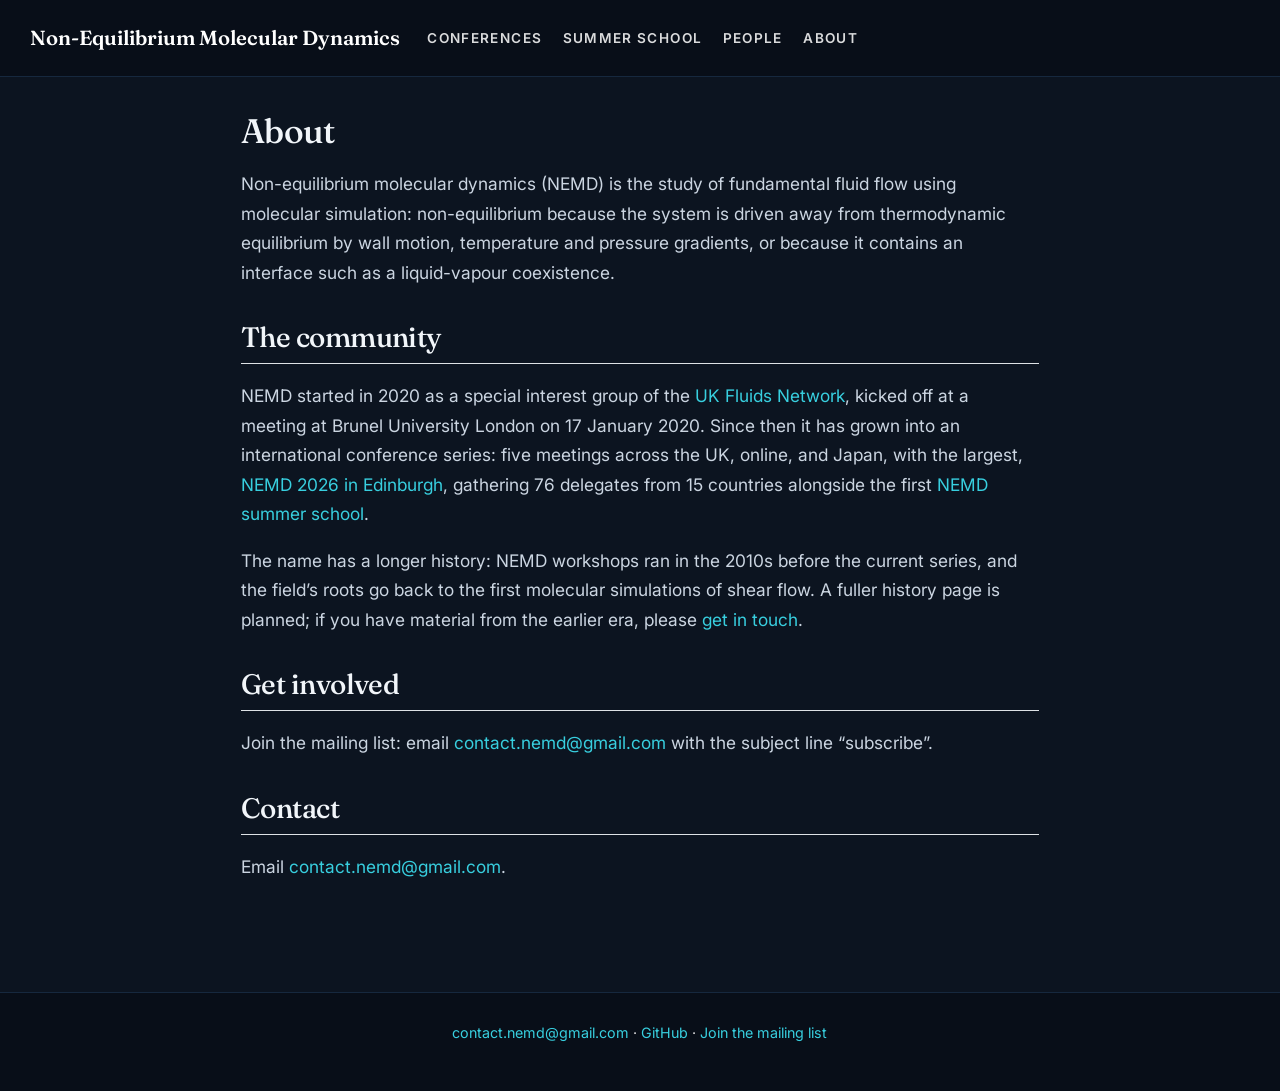
==== about.html @ eda2fb70 "deploy: e3d2a414b00ee8dd508f3fe9d3a7da95b73893b2" ====
<!DOCTYPE html>
<html xmlns="http://www.w3.org/1999/xhtml" lang="en" xml:lang="en"><head>

<meta charset="utf-8">
<meta name="generator" content="quarto-1.9.38">

<meta name="viewport" content="width=device-width, initial-scale=1.0, user-scalable=yes">


<title>About – Non-Equilibrium Molecular Dynamics</title>
<style>
/* Default styles provided by pandoc.
** See https://pandoc.org/MANUAL.html#variables-for-html for config info.
*/
code{white-space: pre-wrap;}
span.smallcaps{font-variant: small-caps;}
div.columns{display: flex; gap: min(4vw, 1.5em);}
div.column{flex: auto; overflow-x: auto;}
div.hanging-indent{margin-left: 1.5em; text-indent: -1.5em;}
ul.task-list{list-style: none;}
ul.task-list li input[type="checkbox"] {
  width: 0.8em;
  margin: 0 0.8em 0.2em -1em; /* quarto-specific, see https://github.com/quarto-dev/quarto-cli/issues/4556 */ 
  vertical-align: middle;
}
</style>


<script src="site_libs/quarto-nav/quarto-nav.js"></script>
<script src="site_libs/quarto-nav/headroom.min.js"></script>
<link href="./images/favicon.png" rel="icon" type="image/png">
<script src="site_libs/clipboard/clipboard.min.js"></script>
<script src="site_libs/quarto-html/quarto.js" type="module"></script>
<script src="site_libs/quarto-html/tabsets/tabsets.js" type="module"></script>
<script src="site_libs/quarto-html/popper.min.js"></script>
<script src="site_libs/quarto-html/tippy.umd.min.js"></script>
<script src="site_libs/quarto-html/anchor.min.js"></script>
<link href="site_libs/quarto-html/tippy.css" rel="stylesheet">
<link href="site_libs/quarto-html/quarto-syntax-highlighting-15634bcf2e68342d4ad2dfa704d543f6.css" rel="stylesheet" id="quarto-text-highlighting-styles">
<script src="site_libs/bootstrap/bootstrap.min.js"></script>
<link href="site_libs/bootstrap/bootstrap-icons.css" rel="stylesheet">
<link href="site_libs/bootstrap/bootstrap-9433f02fec03fea330a13e19999082dd.min.css" rel="stylesheet" append-hash="true" id="quarto-bootstrap" data-mode="light">
<script id="quarto-search-options" type="application/json">{
  "language": {
    "search-no-results-text": "No results",
    "search-matching-documents-text": "matching documents",
    "search-copy-link-title": "Copy link to search",
    "search-hide-matches-text": "Hide additional matches",
    "search-more-match-text": "more match in this document",
    "search-more-matches-text": "more matches in this document",
    "search-clear-button-title": "Clear",
    "search-text-placeholder": "",
    "search-detached-cancel-button-title": "Cancel",
    "search-submit-button-title": "Submit",
    "search-label": "Search"
  }
}</script>
<link rel="preconnect" href="https://fonts.googleapis.com">
<link href="https://fonts.googleapis.com/css2?family=Fraunces:opsz,wght@9..144,400..600&amp;family=Inter:wght@300..700&amp;display=swap" rel="stylesheet">
<meta name="theme-color" content="#0c1420">


<link rel="stylesheet" href="styles.css">
</head>

<body class="nav-fixed fullcontent quarto-light">

<div id="quarto-search-results"></div>
  <header id="quarto-header" class="headroom fixed-top">
    <nav class="navbar navbar-expand-lg " data-bs-theme="dark">
      <div class="navbar-container container-fluid">
      <div class="navbar-brand-container mx-auto">
    <a class="navbar-brand" href="./index.html">
    <span class="navbar-title">Non-Equilibrium Molecular Dynamics</span>
    </a>
  </div>
          <button class="navbar-toggler" type="button" data-bs-toggle="collapse" data-bs-target="#navbarCollapse" aria-controls="navbarCollapse" role="menu" aria-expanded="false" aria-label="Toggle navigation" onclick="if (window.quartoToggleHeadroom) { window.quartoToggleHeadroom(); }">
  <span class="navbar-toggler-icon"></span>
</button>
          <div class="collapse navbar-collapse" id="navbarCollapse">
            <ul class="navbar-nav navbar-nav-scroll me-auto">
  <li class="nav-item">
    <a class="nav-link" href="./conferences.html"> 
<span class="menu-text">Conferences</span></a>
  </li>  
  <li class="nav-item">
    <a class="nav-link" href="./summer-school.html"> 
<span class="menu-text">Summer School</span></a>
  </li>  
  <li class="nav-item">
    <a class="nav-link" href="./people.html"> 
<span class="menu-text">People</span></a>
  </li>  
  <li class="nav-item">
    <a class="nav-link active" href="./about.html" aria-current="page"> 
<span class="menu-text">About</span></a>
  </li>  
</ul>
          </div> <!-- /navcollapse -->
            <div class="quarto-navbar-tools">
</div>
      </div> <!-- /container-fluid -->
    </nav>
</header>
<!-- content -->
<div id="quarto-content" class="quarto-container page-columns page-rows-contents page-layout-article page-navbar">
<!-- sidebar -->
<!-- margin-sidebar -->
    
<!-- main -->
<main class="content" id="quarto-document-content">

<header id="title-block-header" class="quarto-title-block default">
<div class="quarto-title">
<h1 class="title">About</h1>
</div>



<div class="quarto-title-meta">

    
  
    
  </div>
  


</header>


<p>Non-equilibrium molecular dynamics (NEMD) is the study of fundamental fluid flow using molecular simulation: non-equilibrium because the system is driven away from thermodynamic equilibrium by wall motion, temperature and pressure gradients, or because it contains an interface such as a liquid-vapour coexistence.</p>
<section id="the-community" class="level2">
<h2 class="anchored" data-anchor-id="the-community">The community</h2>
<p>NEMD started in 2020 as a special interest group of the <a href="https://fluids.ac.uk/sig/NonEqmMD">UK Fluids Network</a>, kicked off at a meeting at Brunel University London on 17 January 2020. Since then it has grown into an international conference series: five meetings across the UK, online, and Japan, with the largest, <a href="conferences/nemd-2026.html">NEMD 2026 in Edinburgh</a>, gathering 76 delegates from 15 countries alongside the first <a href="summer-school.html">NEMD summer school</a>.</p>
<p>The name has a longer history: NEMD workshops ran in the 2010s before the current series, and the field’s roots go back to the first molecular simulations of shear flow. A fuller history page is planned; if you have material from the earlier era, please <a href="mailto:contact.nemd@gmail.com">get in touch</a>.</p>
</section>
<section id="get-involved" class="level2">
<h2 class="anchored" data-anchor-id="get-involved">Get involved</h2>
<p>Join the mailing list: email <a href="mailto:contact.nemd@gmail.com?subject=subscribe">contact.nemd@gmail.com</a> with the subject line “subscribe”.</p>
</section>
<section id="contact" class="level2">
<h2 class="anchored" data-anchor-id="contact">Contact</h2>
<p>Email <a href="mailto:contact.nemd@gmail.com">contact.nemd@gmail.com</a>.</p>


</section>

</main> <!-- /main -->
<script id="quarto-html-after-body" type="application/javascript">
  window.document.addEventListener("DOMContentLoaded", function (event) {
    const icon = "";
    const anchorJS = new window.AnchorJS();
    anchorJS.options = {
      placement: 'right',
      icon: icon
    };
    anchorJS.add('.anchored');
    const isCodeAnnotation = (el) => {
      for (const clz of el.classList) {
        if (clz.startsWith('code-annotation-')) {                     
          return true;
        }
      }
      return false;
    }
    const onCopySuccess = function(e) {
      // button target
      const button = e.trigger;
      // don't keep focus
      button.blur();
      // flash "checked"
      button.classList.add('code-copy-button-checked');
      var currentTitle = button.getAttribute("title");
      button.setAttribute("title", "Copied!");
      let tooltip;
      if (window.bootstrap) {
        button.setAttribute("data-bs-toggle", "tooltip");
        button.setAttribute("data-bs-placement", "left");
        button.setAttribute("data-bs-title", "Copied!");
        tooltip = new bootstrap.Tooltip(button, 
          { trigger: "manual", 
            customClass: "code-copy-button-tooltip",
            offset: [0, -8]});
        tooltip.show();    
      }
      setTimeout(function() {
        if (tooltip) {
          tooltip.hide();
          button.removeAttribute("data-bs-title");
          button.removeAttribute("data-bs-toggle");
          button.removeAttribute("data-bs-placement");
        }
        button.setAttribute("title", currentTitle);
        button.classList.remove('code-copy-button-checked');
      }, 1000);
      // clear code selection
      e.clearSelection();
    }
    const getTextToCopy = function(trigger) {
      const outerScaffold = trigger.parentElement.cloneNode(true);
      const codeEl = outerScaffold.querySelector('code');
      for (const childEl of codeEl.children) {
        if (isCodeAnnotation(childEl)) {
          childEl.remove();
        }
      }
      return codeEl.innerText;
    }
    const clipboard = new window.ClipboardJS('.code-copy-button:not([data-in-quarto-modal])', {
      text: getTextToCopy
    });
    clipboard.on('success', onCopySuccess);
    if (window.document.getElementById('quarto-embedded-source-code-modal')) {
      const clipboardModal = new window.ClipboardJS('.code-copy-button[data-in-quarto-modal]', {
        text: getTextToCopy,
        container: window.document.getElementById('quarto-embedded-source-code-modal')
      });
      clipboardModal.on('success', onCopySuccess);
    }
      var localhostRegex = new RegExp(/^(?:http|https):\/\/localhost\:?[0-9]*\//);
      var mailtoRegex = new RegExp(/^mailto:/);
        var filterRegex = new RegExp("https:\/\/non-equilibrium-molecular-dynamics\.github\.io");
      var isInternal = (href) => {
          return filterRegex.test(href) || localhostRegex.test(href) || mailtoRegex.test(href);
      }
      // Inspect non-navigation links and adorn them if external
     var links = window.document.querySelectorAll('a[href]:not(.nav-link):not(.navbar-brand):not(.toc-action):not(.sidebar-link):not(.sidebar-item-toggle):not(.pagination-link):not(.no-external):not([aria-hidden]):not(.dropdown-item):not(.quarto-navigation-tool):not(.about-link)');
      for (var i=0; i<links.length; i++) {
        const link = links[i];
        if (!isInternal(link.href)) {
          // undo the damage that might have been done by quarto-nav.js in the case of
          // links that we want to consider external
          if (link.dataset.originalHref !== undefined) {
            link.href = link.dataset.originalHref;
          }
            // target, if specified
            link.setAttribute("target", "_blank");
            if (link.getAttribute("rel") === null) {
              link.setAttribute("rel", "noopener");
            }
        }
      }
    function tippyHover(el, contentFn, onTriggerFn, onUntriggerFn) {
      const config = {
        allowHTML: true,
        maxWidth: 500,
        delay: 100,
        arrow: false,
        appendTo: function(el) {
            return el.parentElement;
        },
        interactive: true,
        interactiveBorder: 10,
        theme: 'quarto',
        placement: 'bottom-start',
      };
      if (contentFn) {
        config.content = contentFn;
      }
      if (onTriggerFn) {
        config.onTrigger = onTriggerFn;
      }
      if (onUntriggerFn) {
        config.onUntrigger = onUntriggerFn;
      }
      window.tippy(el, config); 
    }
    const noterefs = window.document.querySelectorAll('a[role="doc-noteref"]');
    for (var i=0; i<noterefs.length; i++) {
      const ref = noterefs[i];
      tippyHover(ref, function() {
        // use id or data attribute instead here
        let href = ref.getAttribute('data-footnote-href') || ref.getAttribute('href');
        try { href = new URL(href).hash; } catch {}
        const id = href.replace(/^#\/?/, "");
        const note = window.document.getElementById(id);
        if (note) {
          return note.innerHTML;
        } else {
          return "";
        }
      });
    }
    const xrefs = window.document.querySelectorAll('a.quarto-xref');
    const processXRef = (id, note) => {
      // Strip column container classes
      const stripColumnClz = (el) => {
        el.classList.remove("page-full", "page-columns");
        if (el.children) {
          for (const child of el.children) {
            stripColumnClz(child);
          }
        }
      }
      stripColumnClz(note)
      if (id === null || id.startsWith('sec-')) {
        // Special case sections, only their first couple elements
        const container = document.createElement("div");
        if (note.children && note.children.length > 2) {
          container.appendChild(note.children[0].cloneNode(true));
          for (let i = 1; i < note.children.length; i++) {
            const child = note.children[i];
            if (child.tagName === "P" && child.innerText === "") {
              continue;
            } else {
              container.appendChild(child.cloneNode(true));
              break;
            }
          }
          if (window.Quarto?.typesetMath) {
            window.Quarto.typesetMath(container);
          }
          return container.innerHTML
        } else {
          if (window.Quarto?.typesetMath) {
            window.Quarto.typesetMath(note);
          }
          return note.innerHTML;
        }
      } else {
        // Remove any anchor links if they are present
        const anchorLink = note.querySelector('a.anchorjs-link');
        if (anchorLink) {
          anchorLink.remove();
        }
        if (window.Quarto?.typesetMath) {
          window.Quarto.typesetMath(note);
        }
        if (note.classList.contains("callout")) {
          return note.outerHTML;
        } else {
          return note.innerHTML;
        }
      }
    }
    for (var i=0; i<xrefs.length; i++) {
      const xref = xrefs[i];
      tippyHover(xref, undefined, function(instance) {
        instance.disable();
        let url = xref.getAttribute('href');
        let hash = undefined; 
        if (url.startsWith('#')) {
          hash = url;
        } else {
          try { hash = new URL(url).hash; } catch {}
        }
        if (hash) {
          const id = hash.replace(/^#\/?/, "");
          const note = window.document.getElementById(id);
          if (note !== null) {
            try {
              const html = processXRef(id, note.cloneNode(true));
              instance.setContent(html);
            } finally {
              instance.enable();
              instance.show();
            }
          } else {
            // See if we can fetch this
            fetch(url.split('#')[0])
            .then(res => res.text())
            .then(html => {
              const parser = new DOMParser();
              const htmlDoc = parser.parseFromString(html, "text/html");
              const note = htmlDoc.getElementById(id);
              if (note !== null) {
                const html = processXRef(id, note);
                instance.setContent(html);
              } 
            }).finally(() => {
              instance.enable();
              instance.show();
            });
          }
        } else {
          // See if we can fetch a full url (with no hash to target)
          // This is a special case and we should probably do some content thinning / targeting
          fetch(url)
          .then(res => res.text())
          .then(html => {
            const parser = new DOMParser();
            const htmlDoc = parser.parseFromString(html, "text/html");
            const note = htmlDoc.querySelector('main.content');
            if (note !== null) {
              // This should only happen for chapter cross references
              // (since there is no id in the URL)
              // remove the first header
              if (note.children.length > 0 && note.children[0].tagName === "HEADER") {
                note.children[0].remove();
              }
              const html = processXRef(null, note);
              instance.setContent(html);
            } 
          }).finally(() => {
            instance.enable();
            instance.show();
          });
        }
      }, function(instance) {
      });
    }
        let selectedAnnoteEl;
        const selectorForAnnotation = ( cell, annotation) => {
          let cellAttr = 'data-code-cell="' + cell + '"';
          let lineAttr = 'data-code-annotation="' +  annotation + '"';
          const selector = 'span[' + cellAttr + '][' + lineAttr + ']';
          return selector;
        }
        const selectCodeLines = (annoteEl) => {
          const doc = window.document;
          const targetCell = annoteEl.getAttribute("data-target-cell");
          const targetAnnotation = annoteEl.getAttribute("data-target-annotation");
          const annoteSpan = window.document.querySelector(selectorForAnnotation(targetCell, targetAnnotation));
          const lines = annoteSpan.getAttribute("data-code-lines").split(",");
          const lineIds = lines.map((line) => {
            return targetCell + "-" + line;
          })
          let top = null;
          let height = null;
          let parent = null;
          if (lineIds.length > 0) {
              //compute the position of the single el (top and bottom and make a div)
              const el = window.document.getElementById(lineIds[0]);
              top = el.offsetTop;
              height = el.offsetHeight;
              parent = el.parentElement.parentElement;
            if (lineIds.length > 1) {
              const lastEl = window.document.getElementById(lineIds[lineIds.length - 1]);
              const bottom = lastEl.offsetTop + lastEl.offsetHeight;
              height = bottom - top;
            }
            if (top !== null && height !== null && parent !== null) {
              // cook up a div (if necessary) and position it 
              let div = window.document.getElementById("code-annotation-line-highlight");
              if (div === null) {
                div = window.document.createElement("div");
                div.setAttribute("id", "code-annotation-line-highlight");
                div.style.position = 'absolute';
                parent.appendChild(div);
              }
              div.style.top = top - 2 + "px";
              div.style.height = height + 4 + "px";
              div.style.left = 0;
              let gutterDiv = window.document.getElementById("code-annotation-line-highlight-gutter");
              if (gutterDiv === null) {
                gutterDiv = window.document.createElement("div");
                gutterDiv.setAttribute("id", "code-annotation-line-highlight-gutter");
                gutterDiv.style.position = 'absolute';
                const codeCell = window.document.getElementById(targetCell);
                const gutter = codeCell.querySelector('.code-annotation-gutter');
                gutter.appendChild(gutterDiv);
              }
              gutterDiv.style.top = top - 2 + "px";
              gutterDiv.style.height = height + 4 + "px";
            }
            selectedAnnoteEl = annoteEl;
          }
        };
        const unselectCodeLines = () => {
          const elementsIds = ["code-annotation-line-highlight", "code-annotation-line-highlight-gutter"];
          elementsIds.forEach((elId) => {
            const div = window.document.getElementById(elId);
            if (div) {
              div.remove();
            }
          });
          selectedAnnoteEl = undefined;
        };
          // Handle positioning of the toggle
      window.addEventListener(
        "resize",
        throttle(() => {
          elRect = undefined;
          if (selectedAnnoteEl) {
            selectCodeLines(selectedAnnoteEl);
          }
        }, 10)
      );
      function throttle(fn, ms) {
      let throttle = false;
      let timer;
        return (...args) => {
          if(!throttle) { // first call gets through
              fn.apply(this, args);
              throttle = true;
          } else { // all the others get throttled
              if(timer) clearTimeout(timer); // cancel #2
              timer = setTimeout(() => {
                fn.apply(this, args);
                timer = throttle = false;
              }, ms);
          }
        };
      }
        // Attach click handler to the DT
        const annoteDls = window.document.querySelectorAll('dt[data-target-cell]');
        for (const annoteDlNode of annoteDls) {
          annoteDlNode.addEventListener('click', (event) => {
            const clickedEl = event.target;
            if (clickedEl !== selectedAnnoteEl) {
              unselectCodeLines();
              const activeEl = window.document.querySelector('dt[data-target-cell].code-annotation-active');
              if (activeEl) {
                activeEl.classList.remove('code-annotation-active');
              }
              selectCodeLines(clickedEl);
              clickedEl.classList.add('code-annotation-active');
            } else {
              // Unselect the line
              unselectCodeLines();
              clickedEl.classList.remove('code-annotation-active');
            }
          });
        }
    const findCites = (el) => {
      const parentEl = el.parentElement;
      if (parentEl) {
        const cites = parentEl.dataset.cites;
        if (cites) {
          return {
            el,
            cites: cites.split(' ')
          };
        } else {
          return findCites(el.parentElement)
        }
      } else {
        return undefined;
      }
    };
    var bibliorefs = window.document.querySelectorAll('a[role="doc-biblioref"]');
    for (var i=0; i<bibliorefs.length; i++) {
      const ref = bibliorefs[i];
      const citeInfo = findCites(ref);
      if (citeInfo) {
        tippyHover(citeInfo.el, function() {
          var popup = window.document.createElement('div');
          citeInfo.cites.forEach(function(cite) {
            var citeDiv = window.document.createElement('div');
            citeDiv.classList.add('hanging-indent');
            citeDiv.classList.add('csl-entry');
            var biblioDiv = window.document.getElementById('ref-' + cite);
            if (biblioDiv) {
              citeDiv.innerHTML = biblioDiv.innerHTML;
            }
            popup.appendChild(citeDiv);
          });
          return popup.innerHTML;
        });
      }
    }
  });
  </script>
</div> <!-- /content -->
<footer class="footer">
  <div class="nav-footer">
    <div class="nav-footer-left">
      &nbsp;
    </div>   
    <div class="nav-footer-center">
<p><a href="mailto:contact.nemd@gmail.com">contact.nemd@gmail.com</a> · <a href="https://github.com/Non-Equilibrium-Molecular-Dynamics">GitHub</a> · <a href="mailto:contact.nemd@gmail.com?subject=subscribe">Join the mailing list</a></p>
</div>
    <div class="nav-footer-right">
      &nbsp;
    </div>
  </div>
</footer>




</body></html>
---- site_libs/quarto-html/tippy.css ----
.tippy-box[data-animation=fade][data-state=hidden]{opacity:0}[data-tippy-root]{max-width:calc(100vw - 10px)}.tippy-box{position:relative;background-color:#333;color:#fff;border-radius:4px;font-size:14px;line-height:1.4;white-space:normal;outline:0;transition-property:transform,visibility,opacity}.tippy-box[data-placement^=top]>.tippy-arrow{bottom:0}.tippy-box[data-placement^=top]>.tippy-arrow:before{bottom:-7px;left:0;border-width:8px 8px 0;border-top-color:initial;transform-origin:center top}.tippy-box[data-placement^=bottom]>.tippy-arrow{top:0}.tippy-box[data-placement^=bottom]>.tippy-arrow:before{top:-7px;left:0;border-width:0 8px 8px;border-bottom-color:initial;transform-origin:center bottom}.tippy-box[data-placement^=left]>.tippy-arrow{right:0}.tippy-box[data-placement^=left]>.tippy-arrow:before{border-width:8px 0 8px 8px;border-left-color:initial;right:-7px;transform-origin:center left}.tippy-box[data-placement^=right]>.tippy-arrow{left:0}.tippy-box[data-placement^=right]>.tippy-arrow:before{left:-7px;border-width:8px 8px 8px 0;border-right-color:initial;transform-origin:center right}.tippy-box[data-inertia][data-state=visible]{transition-timing-function:cubic-bezier(.54,1.5,.38,1.11)}.tippy-arrow{width:16px;height:16px;color:#333}.tippy-arrow:before{content:"";position:absolute;border-color:transparent;border-style:solid}.tippy-content{position:relative;padding:5px 9px;z-index:1}
---- site_libs/quarto-html/quarto-syntax-highlighting-15634bcf2e68342d4ad2dfa704d543f6.css ----
/* quarto syntax highlight colors */
:root {
  --quarto-hl-ot-color: #003B4F;
  --quarto-hl-at-color: #657422;
  --quarto-hl-ss-color: #20794D;
  --quarto-hl-an-color: #5E5E5E;
  --quarto-hl-fu-color: #4758AB;
  --quarto-hl-st-color: #20794D;
  --quarto-hl-cf-color: #003B4F;
  --quarto-hl-op-color: #5E5E5E;
  --quarto-hl-er-color: #AD0000;
  --quarto-hl-bn-color: #AD0000;
  --quarto-hl-al-color: #AD0000;
  --quarto-hl-va-color: #111111;
  --quarto-hl-bu-color: inherit;
  --quarto-hl-ex-color: inherit;
  --quarto-hl-pp-color: #AD0000;
  --quarto-hl-in-color: #5E5E5E;
  --quarto-hl-vs-color: #20794D;
  --quarto-hl-wa-color: #5E5E5E;
  --quarto-hl-do-color: #5E5E5E;
  --quarto-hl-im-color: #00769E;
  --quarto-hl-ch-color: #20794D;
  --quarto-hl-dt-color: #AD0000;
  --quarto-hl-fl-color: #AD0000;
  --quarto-hl-co-color: #5E5E5E;
  --quarto-hl-cv-color: #5E5E5E;
  --quarto-hl-cn-color: #8f5902;
  --quarto-hl-sc-color: #5E5E5E;
  --quarto-hl-dv-color: #AD0000;
  --quarto-hl-kw-color: #003B4F;
}

/* other quarto variables */
:root {
  --quarto-font-monospace: SFMono-Regular, Menlo, Monaco, Consolas, "Liberation Mono", "Courier New", monospace;
}

/* syntax highlight based on Pandoc's rules */
pre > code.sourceCode > span {
  color: #003B4F;
}

code.sourceCode > span {
  color: #003B4F;
}

div.sourceCode,
div.sourceCode pre.sourceCode {
  color: #003B4F;
}

/* Normal */
code span {
  color: #003B4F;
}

/* Alert */
code span.al {
  color: #AD0000;
  font-style: inherit;
}

/* Annotation */
code span.an {
  color: #5E5E5E;
  font-style: inherit;
}

/* Attribute */
code span.at {
  color: #657422;
  font-style: inherit;
}

/* BaseN */
code span.bn {
  color: #AD0000;
  font-style: inherit;
}

/* BuiltIn */
code span.bu {
  font-style: inherit;
}

/* ControlFlow */
code span.cf {
  color: #003B4F;
  font-weight: bold;
  font-style: inherit;
}

/* Char */
code span.ch {
  color: #20794D;
  font-style: inherit;
}

/* Constant */
code span.cn {
  color: #8f5902;
  font-style: inherit;
}

/* Comment */
code span.co {
  color: #5E5E5E;
  font-style: inherit;
}

/* CommentVar */
code span.cv {
  color: #5E5E5E;
  font-style: italic;
}

/* Documentation */
code span.do {
  color: #5E5E5E;
  font-style: italic;
}

/* DataType */
code span.dt {
  color: #AD0000;
  font-style: inherit;
}

/* DecVal */
code span.dv {
  color: #AD0000;
  font-style: inherit;
}

/* Error */
code span.er {
  color: #AD0000;
  font-style: inherit;
}

/* Extension */
code span.ex {
  font-style: inherit;
}

/* Float */
code span.fl {
  color: #AD0000;
  font-style: inherit;
}

/* Function */
code span.fu {
  color: #4758AB;
  font-style: inherit;
}

/* Import */
code span.im {
  color: #00769E;
  font-style: inherit;
}

/* Information */
code span.in {
  color: #5E5E5E;
  font-style: inherit;
}

/* Keyword */
code span.kw {
  color: #003B4F;
  font-weight: bold;
  font-style: inherit;
}

/* Operator */
code span.op {
  color: #5E5E5E;
  font-style: inherit;
}

/* Other */
code span.ot {
  color: #003B4F;
  font-style: inherit;
}

/* Preprocessor */
code span.pp {
  color: #AD0000;
  font-style: inherit;
}

/* SpecialChar */
code span.sc {
  color: #5E5E5E;
  font-style: inherit;
}

/* SpecialString */
code span.ss {
  color: #20794D;
  font-style: inherit;
}

/* String */
code span.st {
  color: #20794D;
  font-style: inherit;
}

/* Variable */
code span.va {
  color: #111111;
  font-style: inherit;
}

/* VerbatimString */
code span.vs {
  color: #20794D;
  font-style: inherit;
}

/* Warning */
code span.wa {
  color: #5E5E5E;
  font-style: italic;
}

.prevent-inlining {
  content: "</";
}

/*# sourceMappingURL=f23921c56f73e400b49028c9186a1aa0.css.map */
---- styles.css ----
/* ============================================
   Non-Equilibrium Molecular Dynamics
   Dark molecular identity
   ============================================ */

:root {
  --bg: #0c1420;
  --bg-deep: #080e18;
  --surface: #101b2c;
  --line: #1c3350;
  --ink-bright: #f1f5f9;
  --ink: #cbd5e1;
  --ink-dim: #8ba3bd;
  --ink-faint: #5b7590;
  --cyan: #38cfdf;
  --cyan-bright: #7ee7f2;
  --glow: rgba(56, 207, 223, 0.55);
}

body {
  font-family: 'Inter', -apple-system, BlinkMacSystemFont, sans-serif;
  font-size: 1.02rem;
  line-height: 1.7;
  color: var(--ink);
  background: var(--bg);
}

h1, h2, h3, h4 {
  font-family: 'Fraunces', serif;
  font-weight: 500;
  color: var(--ink-bright);
  letter-spacing: -0.02em;
}

a { color: var(--cyan); text-decoration: none; }
a:hover { color: var(--cyan-bright); }

/* ===== Navbar ===== */
.navbar {
  padding: 0.9rem 2rem;
  background: var(--bg-deep) !important;
  border-bottom: 1px solid #16283e;
}
.navbar-brand, .navbar-title {
  font-family: 'Fraunces', serif;
  font-size: 1.2rem;
  font-weight: 600;
  color: white !important;
}
.navbar-nav .nav-link {
  text-transform: uppercase;
  font-size: 0.8rem;
  font-weight: 600;
  letter-spacing: 0.1em;
  color: rgba(255, 255, 255, 0.85) !important;
}
.navbar-nav .nav-link:hover { color: var(--cyan-bright) !important; }
.navbar-toggler-icon { filter: invert(1); }

/* ===== Photo hero (home) ===== */
.hero-photo {
  position: relative;
  width: 100%;
}
.hero-photo img.hero-img {
  display: block;
  width: 100%;
  height: auto;
}
.hero-photo .overlay {
  position: absolute;
  inset: 0;
  background: linear-gradient(180deg, rgba(5, 10, 18, 0.85) 0%,
              rgba(5, 10, 18, 0.5) 26%, rgba(5, 10, 18, 0) 46%);
}
.hero-photo .hero-text {
  position: absolute;
  top: 0;
  left: 0;
  right: 0;
  padding: 2.4rem 3rem 0;
  z-index: 2;
  display: flex;
  flex-wrap: wrap;
  align-items: baseline;
  gap: 0.4rem 2.4rem;
}
.hero-photo .hero-h1 {
  font-family: 'Fraunces', serif;
  font-weight: 500;
  letter-spacing: -0.02em;
  color: #fff;
  font-size: 2.7rem;
  line-height: 1.08;
  margin: 0;
  max-width: 17ch;
  text-shadow: 0 2px 16px rgba(0, 0, 0, 0.45);
}
.hero-photo .def {
  color: rgba(255, 255, 255, 0.94);
  font-size: 1.12rem;
  font-weight: 300;
  max-width: 48ch;
  line-height: 1.55;
  text-shadow: 0 1px 10px rgba(0, 0, 0, 0.5);
  margin: 0.4rem 0 0;
}
.hero-photo .caption {
  position: absolute;
  right: 1rem;
  bottom: 0.7rem;
  z-index: 2;
  color: rgba(255, 255, 255, 0.85);
  background: rgba(5, 10, 18, 0.6);
  border-radius: 6px;
  padding: 0.15rem 0.6rem;
  font-size: 0.75rem;
  letter-spacing: 0.06em;
}

/* Mobile: title block above the photo, image never cropped */
@media (max-width: 820px) {
  .hero-photo .overlay { display: none; }
  .hero-photo .hero-text {
    position: static;
    background: var(--bg-deep);
    padding: 2rem 1.5rem;
    display: block;
  }
  .hero-photo .hero-h1 { font-size: 1.9rem; max-width: none; }
  .hero-photo .def { max-width: none; }
}

/* ===== Stat ticker ===== */
.ticker {
  background: var(--bg-deep);
  border-top: 1px solid #16283e;
  border-bottom: 1px solid #16283e;
  color: #fff;
  display: flex;
  justify-content: center;
  flex-wrap: wrap;
  padding: 1.05rem 1.5rem;
}
.ticker .t {
  padding: 0.2rem 1.7rem;
  text-align: center;
  border-right: 1px solid rgba(255, 255, 255, 0.12);
}
.ticker .t:last-child { border-right: 0; }
.ticker .n {
  font: 600 1.3rem 'Fraunces', serif;
  color: var(--cyan);
  text-shadow: 0 0 14px var(--glow);
  display: block;
  line-height: 1.15;
}
.ticker .l {
  font-size: 0.7rem;
  text-transform: uppercase;
  letter-spacing: 0.1em;
  color: #7c93ad;
}

/* ===== Series timeline (particle field) ===== */
.series {
  max-width: 900px;
  margin: 0 auto;
  padding: 3.6rem 1.5rem 3rem;
  background-image: radial-gradient(rgba(56, 207, 223, 0.07) 1px, transparent 1px);
  background-size: 24px 24px;
}
.series .kicker {
  font: 600 0.82rem 'Inter', sans-serif;
  text-transform: uppercase;
  letter-spacing: 0.16em;
  color: var(--ink-faint);
  margin-bottom: 1.6rem;
}
.rail {
  display: flex;
  flex-direction: column;
  gap: 1.05rem;
  border-left: 2px solid var(--line);
  padding-left: 1.6rem;
}
.tl-row {
  display: flex;
  gap: 1.2rem;
  align-items: baseline;
  position: relative;
}
.tl-row::before {
  content: "";
  position: absolute;
  left: -1.95rem;
  top: 0.42em;
  width: 9px;
  height: 9px;
  border-radius: 50%;
  background: var(--cyan);
  box-shadow: 0 0 10px rgba(56, 207, 223, 0.7);
}
.tl-row.future::before { background: var(--bg); border: 2px solid var(--cyan); }
.tl-row .yr {
  font: 600 1.1rem 'Fraunces', serif;
  color: var(--ink-bright);
  min-width: 3.2rem;
}
.tl-row .what { color: var(--ink-dim); }
.tl-row .what a { font-weight: 500; }

/* ===== Bands ===== */
.band-light {
  background: var(--surface);
  border-top: 1px solid var(--line);
  border-bottom: 1px solid var(--line);
  padding: 3.2rem 1.5rem;
  text-align: center;
}
.band-light h2 { font-size: 1.55rem; margin-bottom: 0.7rem; border: 0; }
.band-light p { max-width: 680px; margin: 0 auto; color: var(--ink-dim); }
.band-light .cta {
  display: inline-block;
  margin-top: 1.4rem;
  padding: 0.8rem 2.1rem;
  background: var(--cyan);
  color: #06121f;
  font: 600 0.88rem 'Inter', sans-serif;
  text-transform: uppercase;
  letter-spacing: 0.1em;
  border-radius: 50px;
}
.band-light .cta:hover { background: var(--cyan-bright); color: #06121f; }
.join-line {
  text-align: center;
  padding: 2.4rem 1.5rem;
  color: var(--ink-dim);
}

/* ===== Event pages ===== */
.event-meta {
  font: 600 0.85rem 'Inter', sans-serif;
  text-transform: uppercase;
  letter-spacing: 0.12em;
  color: var(--cyan);
  margin: -0.4rem 0 1.4rem;
}
.event-photo img {
  width: 100%;
  border-radius: 10px;
  border: 1px solid rgba(255, 255, 255, 0.08);
  box-shadow: 0 12px 34px rgba(0, 0, 0, 0.5);
  margin: 1.2rem 0;
}
.photo-credit { font-size: 0.8rem; color: var(--ink-faint); margin-top: -0.8rem; }

/* ===== Conference list: one full-width panel per meeting ===== */
.ed-grid {
  display: flex;
  flex-direction: column;
  gap: 1.3rem;
  margin-top: 1.6rem;
}
.ed-card {
  display: grid;
  grid-template-columns: 300px 1fr;
  border: 1px solid var(--line);
  border-radius: 12px;
  overflow: hidden;
  box-shadow: 0 2px 14px rgba(0, 0, 0, 0.35);
  background: var(--surface);
  transition: transform 0.2s ease, box-shadow 0.2s ease, border-color 0.2s ease;
}
.ed-card:hover {
  transform: translateY(-3px);
  box-shadow: 0 12px 30px rgba(0, 0, 0, 0.55);
  border-color: #2a4a6e;
}
.ed-card .img {
  min-height: 168px;
  height: 100%;
  background: linear-gradient(135deg, #16283e 0%, #0d5c6e 100%);
  display: flex;
  align-items: center;
  justify-content: center;
  color: var(--cyan-bright);
  font-family: 'Fraunces', serif;
  font-size: 1.9rem;
  background-size: cover;
  background-position: center;
}
.ed-card .body { padding: 1.15rem 1.5rem 1.2rem; align-self: center; }
@media (max-width: 700px) {
  .ed-card { grid-template-columns: 1fr; }
  .ed-card .img { min-height: 150px; }
}
.ed-card .yr {
  font: 600 0.75rem 'Inter', sans-serif;
  text-transform: uppercase;
  letter-spacing: 0.12em;
  color: var(--cyan);
}
.ed-card h3 { font-size: 1.12rem; margin: 0.2rem 0 0.3rem; }
.ed-card p { font-size: 0.87rem; color: var(--ink-dim); line-height: 1.55; margin: 0; }
.ed-card a { color: inherit; }

/* ===== People ===== */
.person { margin-bottom: 0.35rem; }
.person .name { font-weight: 600; color: var(--ink-bright); }
.person .aff { color: var(--ink-dim); }

/* ===== Footer ===== */
.nav-footer {
  background: var(--bg-deep);
  border-top: 1px solid #16283e;
  color: rgba(255, 255, 255, 0.85);
  padding: 1.6rem 1rem;
}
.nav-footer a { color: var(--cyan); }

/* Quarto tidy-ups */
#quarto-content { padding-top: 0 !important; }
.quarto-title-block .quarto-title h1 { margin-top: 1rem; }
main.content { margin-bottom: 2rem; }
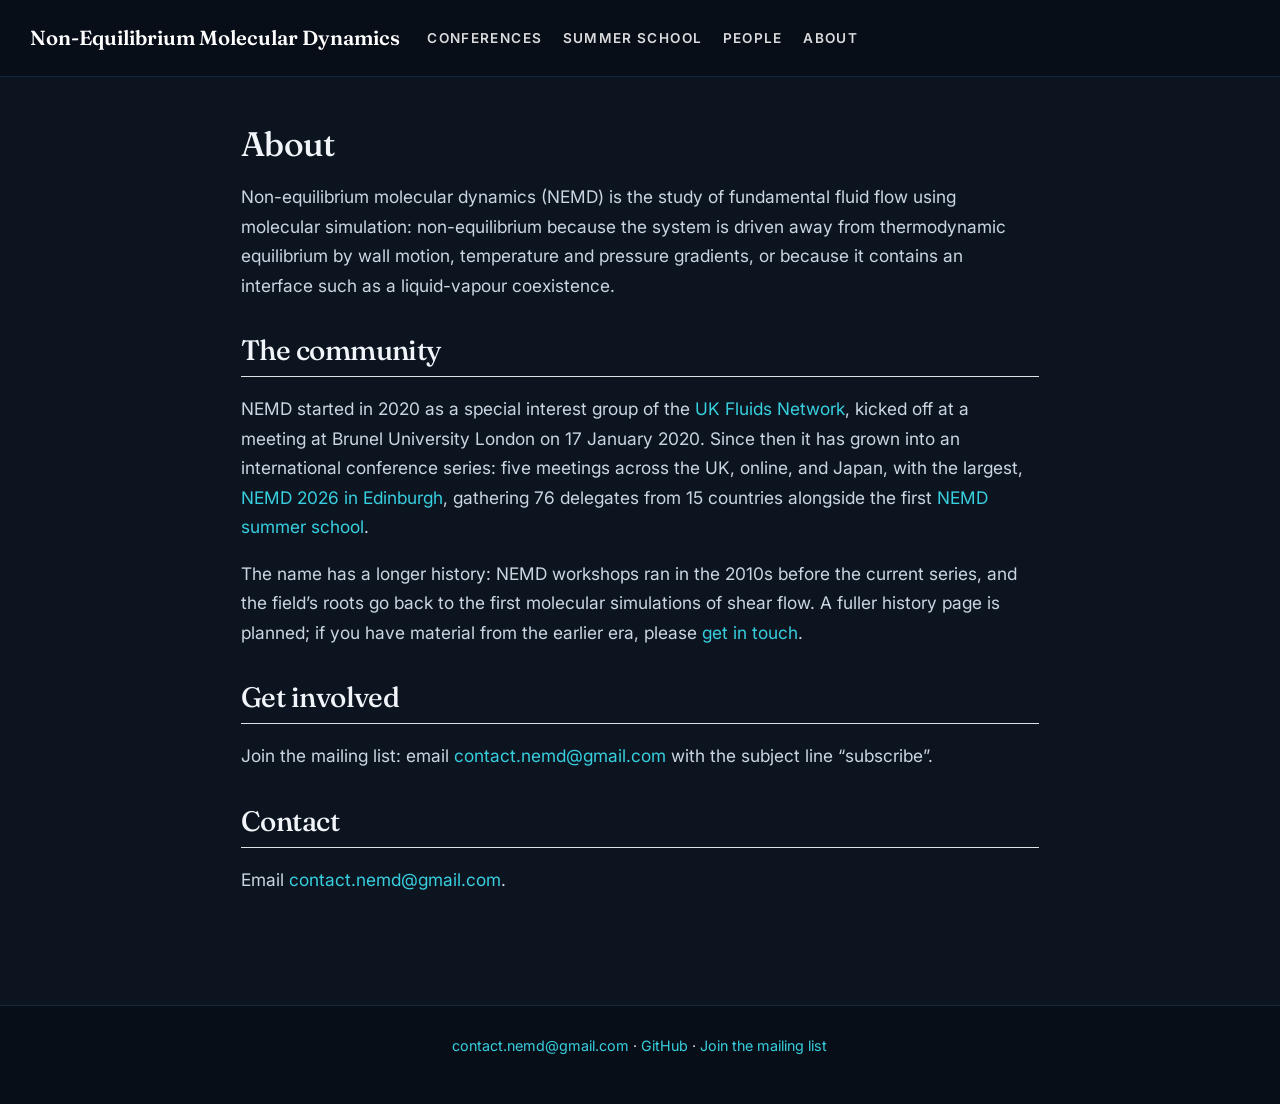
==== commit a8f184df: "deploy: 41fcb12b0a6a04b1862897ae75a1ab137d27b4ba" ====
--- a/about.html
+++ b/about.html
@@ -2,7 +2,7 @@
 <html xmlns="http://www.w3.org/1999/xhtml" lang="en" xml:lang="en"><head>
 
 <meta charset="utf-8">
-<meta name="generator" content="quarto-1.9.38">
+<meta name="generator" content="quarto-1.10.18">
 
 <meta name="viewport" content="width=device-width, initial-scale=1.0, user-scalable=yes">
 
@@ -12,10 +12,13 @@
 /* Default styles provided by pandoc.
 ** See https://pandoc.org/MANUAL.html#variables-for-html for config info.
 */
-code{white-space: pre-wrap;}
 span.smallcaps{font-variant: small-caps;}
-div.columns{display: flex; gap: min(4vw, 1.5em);}
-div.column{flex: auto; overflow-x: auto;}
+div.columns{display: flex; gap: 1.5em;}
+div.column{flex: auto;}
+@media screen {
+div.columns{gap: min(4vw, 1.5em);}
+div.column{overflow-x: auto;}
+}
 div.hanging-indent{margin-left: 1.5em; text-indent: -1.5em;}
 ul.task-list{list-style: none;}
 ul.task-list li input[type="checkbox"] {
@@ -36,10 +39,10 @@
 <script src="site_libs/quarto-html/tippy.umd.min.js"></script>
 <script src="site_libs/quarto-html/anchor.min.js"></script>
 <link href="site_libs/quarto-html/tippy.css" rel="stylesheet">
-<link href="site_libs/quarto-html/quarto-syntax-highlighting-15634bcf2e68342d4ad2dfa704d543f6.css" rel="stylesheet" id="quarto-text-highlighting-styles">
+<link href="site_libs/quarto-html/quarto-syntax-highlighting-64a204ab8560d761af7679ceaba22944.css" rel="stylesheet" id="quarto-text-highlighting-styles">
 <script src="site_libs/bootstrap/bootstrap.min.js"></script>
 <link href="site_libs/bootstrap/bootstrap-icons.css" rel="stylesheet">
-<link href="site_libs/bootstrap/bootstrap-9433f02fec03fea330a13e19999082dd.min.css" rel="stylesheet" append-hash="true" id="quarto-bootstrap" data-mode="light">
+<link href="site_libs/bootstrap/bootstrap-40f6abe3b4c118ce57032e01e33312db.min.css" rel="stylesheet" append-hash="true" id="quarto-bootstrap" data-mode="light">
 <script id="quarto-search-options" type="application/json">{
   "language": {
     "search-no-results-text": "No results",
--- a/site_libs/quarto-html/quarto-syntax-highlighting-64a204ab8560d761af7679ceaba22944.css
+++ b/site_libs/quarto-html/quarto-syntax-highlighting-64a204ab8560d761af7679ceaba22944.css
@@ -0,0 +1,236 @@
+/* quarto syntax highlight colors */
+:root {
+  --quarto-hl-ot-color: #003B4F;
+  --quarto-hl-at-color: #657422;
+  --quarto-hl-ss-color: #20794D;
+  --quarto-hl-an-color: #5E5E5E;
+  --quarto-hl-fu-color: #4758AB;
+  --quarto-hl-st-color: #20794D;
+  --quarto-hl-cf-color: #003B4F;
+  --quarto-hl-op-color: #5E5E5E;
+  --quarto-hl-er-color: #AD0000;
+  --quarto-hl-bn-color: #AD0000;
+  --quarto-hl-al-color: #AD0000;
+  --quarto-hl-va-color: #111111;
+  --quarto-hl-bu-color: inherit;
+  --quarto-hl-ex-color: inherit;
+  --quarto-hl-pp-color: #AD0000;
+  --quarto-hl-in-color: #5E5E5E;
+  --quarto-hl-vs-color: #20794D;
+  --quarto-hl-wa-color: #5E5E5E;
+  --quarto-hl-do-color: #5E5E5E;
+  --quarto-hl-im-color: #00769E;
+  --quarto-hl-ch-color: #20794D;
+  --quarto-hl-dt-color: #AD0000;
+  --quarto-hl-fl-color: #AD0000;
+  --quarto-hl-co-color: #5E5E5E;
+  --quarto-hl-cv-color: #5E5E5E;
+  --quarto-hl-cn-color: #8f5902;
+  --quarto-hl-sc-color: #5E5E5E;
+  --quarto-hl-dv-color: #AD0000;
+  --quarto-hl-kw-color: #003B4F;
+}
+
+/* other quarto variables */
+:root {
+  --quarto-font-monospace: SFMono-Regular, Menlo, Monaco, Consolas, "Liberation Mono", "Courier New", monospace;
+}
+
+/* syntax highlight based on Pandoc's rules */
+pre > code.sourceCode > span {
+  color: #003B4F;
+}
+
+code.sourceCode > span {
+  color: #003B4F;
+}
+
+div.sourceCode,
+div.sourceCode pre.sourceCode {
+  color: #003B4F;
+}
+
+/* Normal */
+code span {
+  color: #003B4F;
+}
+
+/* Alert */
+code span.al {
+  color: #AD0000;
+  font-style: inherit;
+}
+
+/* Annotation */
+code span.an {
+  color: #5E5E5E;
+  font-style: inherit;
+}
+
+/* Attribute */
+code span.at {
+  color: #657422;
+  font-style: inherit;
+}
+
+/* BaseN */
+code span.bn {
+  color: #AD0000;
+  font-style: inherit;
+}
+
+/* BuiltIn */
+code span.bu {
+  font-style: inherit;
+}
+
+/* ControlFlow */
+code span.cf {
+  color: #003B4F;
+  font-weight: bold;
+  font-style: inherit;
+}
+
+/* Char */
+code span.ch {
+  color: #20794D;
+  font-style: inherit;
+}
+
+/* Constant */
+code span.cn {
+  color: #8f5902;
+  font-style: inherit;
+}
+
+/* Comment */
+code span.co {
+  color: #5E5E5E;
+  font-style: inherit;
+}
+
+/* CommentVar */
+code span.cv {
+  color: #5E5E5E;
+  font-style: italic;
+}
+
+/* Documentation */
+code span.do {
+  color: #5E5E5E;
+  font-style: italic;
+}
+
+/* DataType */
+code span.dt {
+  color: #AD0000;
+  font-style: inherit;
+}
+
+/* DecVal */
+code span.dv {
+  color: #AD0000;
+  font-style: inherit;
+}
+
+/* Error */
+code span.er {
+  color: #AD0000;
+  font-style: inherit;
+}
+
+/* Extension */
+code span.ex {
+  font-style: inherit;
+}
+
+/* Float */
+code span.fl {
+  color: #AD0000;
+  font-style: inherit;
+}
+
+/* Function */
+code span.fu {
+  color: #4758AB;
+  font-style: inherit;
+}
+
+/* Import */
+code span.im {
+  color: #00769E;
+  font-style: inherit;
+}
+
+/* Information */
+code span.in {
+  color: #5E5E5E;
+  font-style: inherit;
+}
+
+/* Keyword */
+code span.kw {
+  color: #003B4F;
+  font-weight: bold;
+  font-style: inherit;
+}
+
+/* Operator */
+code span.op {
+  color: #5E5E5E;
+  font-style: inherit;
+}
+
+/* Other */
+code span.ot {
+  color: #003B4F;
+  font-style: inherit;
+}
+
+/* Preprocessor */
+code span.pp {
+  color: #AD0000;
+  font-style: inherit;
+}
+
+/* SpecialChar */
+code span.sc {
+  color: #5E5E5E;
+  font-style: inherit;
+}
+
+/* SpecialString */
+code span.ss {
+  color: #20794D;
+  font-style: inherit;
+}
+
+/* String */
+code span.st {
+  color: #20794D;
+  font-style: inherit;
+}
+
+/* Variable */
+code span.va {
+  color: #111111;
+  font-style: inherit;
+}
+
+/* VerbatimString */
+code span.vs {
+  color: #20794D;
+  font-style: inherit;
+}
+
+/* Warning */
+code span.wa {
+  color: #5E5E5E;
+  font-style: italic;
+}
+
+.prevent-inlining {
+  content: "</";
+}
+
+/*# sourceMappingURL=9d8d5bb603a83b8298b89080a598c93b.css.map */
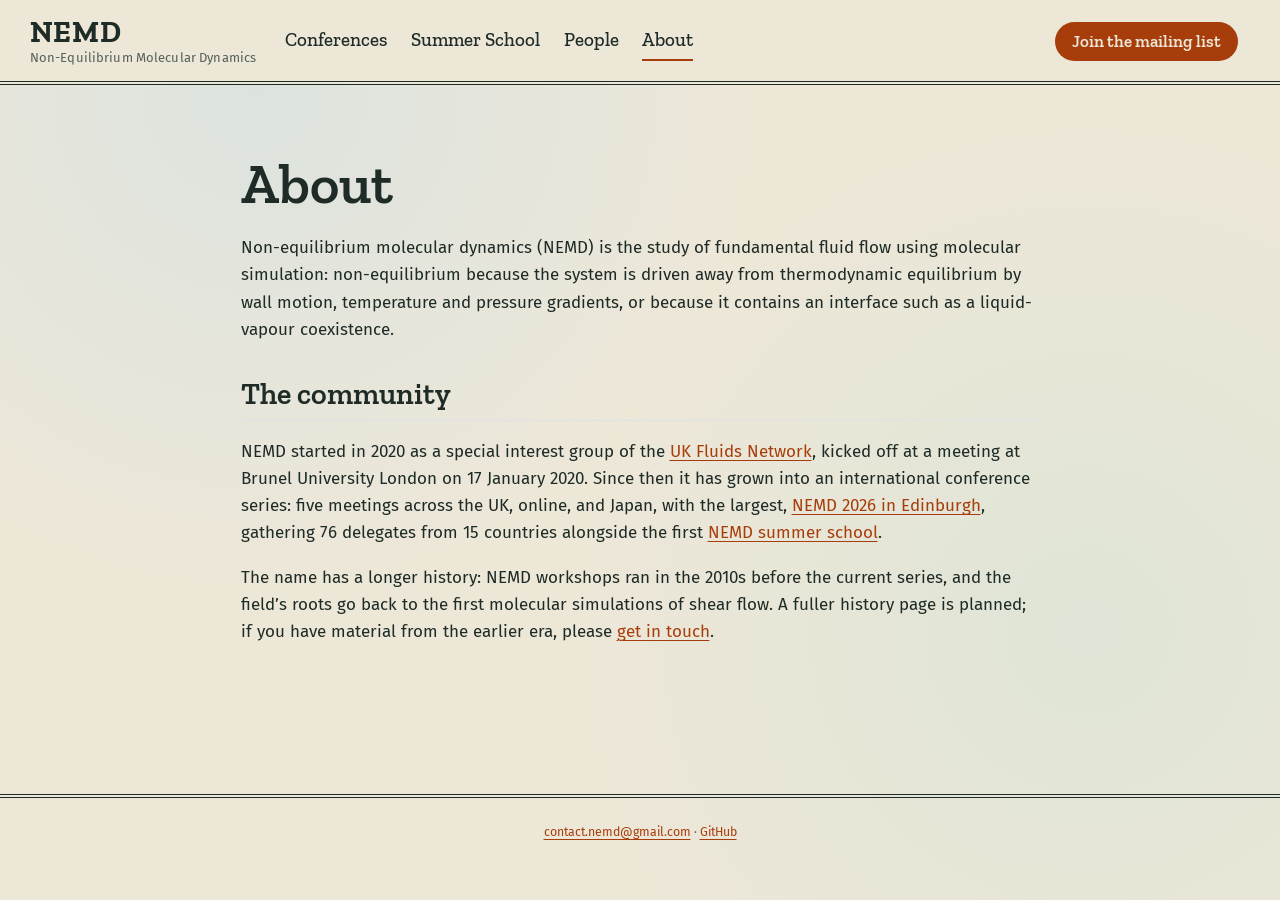
==== commit cec91ea5: "deploy: ed492b09f1c90241c3473eac3033d66d2c64c7aa" ====
--- a/about.html
+++ b/about.html
@@ -37,12 +37,11 @@
 <script src="site_libs/quarto-html/tabsets/tabsets.js" type="module"></script>
 <script src="site_libs/quarto-html/popper.min.js"></script>
 <script src="site_libs/quarto-html/tippy.umd.min.js"></script>
-<script src="site_libs/quarto-html/anchor.min.js"></script>
 <link href="site_libs/quarto-html/tippy.css" rel="stylesheet">
 <link href="site_libs/quarto-html/quarto-syntax-highlighting-64a204ab8560d761af7679ceaba22944.css" rel="stylesheet" id="quarto-text-highlighting-styles">
 <script src="site_libs/bootstrap/bootstrap.min.js"></script>
 <link href="site_libs/bootstrap/bootstrap-icons.css" rel="stylesheet">
-<link href="site_libs/bootstrap/bootstrap-40f6abe3b4c118ce57032e01e33312db.min.css" rel="stylesheet" append-hash="true" id="quarto-bootstrap" data-mode="light">
+<link href="site_libs/bootstrap/bootstrap-c4d3e0078a890bf3a79e9e11db7ee5ef.min.css" rel="stylesheet" append-hash="true" id="quarto-bootstrap" data-mode="light">
 <script id="quarto-search-options" type="application/json">{
   "language": {
     "search-no-results-text": "No results",
@@ -59,8 +58,9 @@
   }
 }</script>
 <link rel="preconnect" href="https://fonts.googleapis.com">
-<link href="https://fonts.googleapis.com/css2?family=Fraunces:opsz,wght@9..144,400..600&amp;family=Inter:wght@300..700&amp;display=swap" rel="stylesheet">
-<meta name="theme-color" content="#0c1420">
+<link href="https://fonts.googleapis.com/css2?family=Zilla+Slab:ital,wght@0,400;0,500;0,600;0,700;1,400&amp;family=Fira+Sans:ital,wght@0,400;0,500;0,600;1,400&amp;display=swap" rel="stylesheet">
+<meta name="theme-color" content="#ede7d8">
+<script>document.addEventListener('DOMContentLoaded',function(){var a=document.createElement('a');a.className='skip-link';a.href='#quarto-document-content';a.textContent='Skip to content';document.body.insertBefore(a,document.body.firstChild);});</script>
 
 
 <link rel="stylesheet" href="styles.css">
@@ -74,7 +74,7 @@
       <div class="navbar-container container-fluid">
       <div class="navbar-brand-container mx-auto">
     <a class="navbar-brand" href="./index.html">
-    <span class="navbar-title">Non-Equilibrium Molecular Dynamics</span>
+    <span class="navbar-title">NEMD</span>
     </a>
   </div>
           <button class="navbar-toggler" type="button" data-bs-toggle="collapse" data-bs-target="#navbarCollapse" aria-controls="navbarCollapse" role="menu" aria-expanded="false" aria-label="Toggle navigation" onclick="if (window.quartoToggleHeadroom) { window.quartoToggleHeadroom(); }">
@@ -99,6 +99,12 @@
 <span class="menu-text">About</span></a>
   </li>  
 </ul>
+            <ul class="navbar-nav navbar-nav-scroll ms-auto">
+  <li class="nav-item">
+    <a class="nav-link" href="mailto:contact.nemd@gmail.com?subject=subscribe"> 
+<span class="menu-text">Join the mailing list</span></a>
+  </li>  
+</ul>
           </div> <!-- /navcollapse -->
             <div class="quarto-navbar-tools">
 </div>
@@ -134,17 +140,9 @@
 
 <p>Non-equilibrium molecular dynamics (NEMD) is the study of fundamental fluid flow using molecular simulation: non-equilibrium because the system is driven away from thermodynamic equilibrium by wall motion, temperature and pressure gradients, or because it contains an interface such as a liquid-vapour coexistence.</p>
 <section id="the-community" class="level2">
-<h2 class="anchored" data-anchor-id="the-community">The community</h2>
+<h2 data-anchor-id="the-community">The community</h2>
 <p>NEMD started in 2020 as a special interest group of the <a href="https://fluids.ac.uk/sig/NonEqmMD">UK Fluids Network</a>, kicked off at a meeting at Brunel University London on 17 January 2020. Since then it has grown into an international conference series: five meetings across the UK, online, and Japan, with the largest, <a href="conferences/nemd-2026.html">NEMD 2026 in Edinburgh</a>, gathering 76 delegates from 15 countries alongside the first <a href="summer-school.html">NEMD summer school</a>.</p>
 <p>The name has a longer history: NEMD workshops ran in the 2010s before the current series, and the field’s roots go back to the first molecular simulations of shear flow. A fuller history page is planned; if you have material from the earlier era, please <a href="mailto:contact.nemd@gmail.com">get in touch</a>.</p>
-</section>
-<section id="get-involved" class="level2">
-<h2 class="anchored" data-anchor-id="get-involved">Get involved</h2>
-<p>Join the mailing list: email <a href="mailto:contact.nemd@gmail.com?subject=subscribe">contact.nemd@gmail.com</a> with the subject line “subscribe”.</p>
-</section>
-<section id="contact" class="level2">
-<h2 class="anchored" data-anchor-id="contact">Contact</h2>
-<p>Email <a href="mailto:contact.nemd@gmail.com">contact.nemd@gmail.com</a>.</p>
 
 
 </section>
@@ -152,13 +150,6 @@
 </main> <!-- /main -->
 <script id="quarto-html-after-body" type="application/javascript">
   window.document.addEventListener("DOMContentLoaded", function (event) {
-    const icon = "";
-    const anchorJS = new window.AnchorJS();
-    anchorJS.options = {
-      placement: 'right',
-      icon: icon
-    };
-    anchorJS.add('.anchored');
     const isCodeAnnotation = (el) => {
       for (const clz of el.classList) {
         if (clz.startsWith('code-annotation-')) {                     
@@ -562,7 +553,7 @@
       &nbsp;
     </div>   
     <div class="nav-footer-center">
-<p><a href="mailto:contact.nemd@gmail.com">contact.nemd@gmail.com</a> · <a href="https://github.com/Non-Equilibrium-Molecular-Dynamics">GitHub</a> · <a href="mailto:contact.nemd@gmail.com?subject=subscribe">Join the mailing list</a></p>
+<p><a href="mailto:contact.nemd@gmail.com">contact.nemd@gmail.com</a> · <a href="https://github.com/Non-Equilibrium-Molecular-Dynamics">GitHub</a></p>
 </div>
     <div class="nav-footer-right">
       &nbsp;
--- a/styles.css
+++ b/styles.css
@@ -1,325 +1,178 @@
 /* ============================================
    Non-Equilibrium Molecular Dynamics
-   Dark molecular identity
+   Map-paper identity: Zilla Slab headings, Fira Sans text
    ============================================ */
 
 :root {
-  --bg: #0c1420;
-  --bg-deep: #080e18;
-  --surface: #101b2c;
-  --line: #1c3350;
-  --ink-bright: #f1f5f9;
-  --ink: #cbd5e1;
-  --ink-dim: #8ba3bd;
-  --ink-faint: #5b7590;
-  --cyan: #38cfdf;
-  --cyan-bright: #7ee7f2;
-  --glow: rgba(56, 207, 223, 0.55);
+  --paper: #ede7d8;
+  --print: #fbf9f4;
+  --ink: #1e2b26;
+  --muted: #55605a;
+  --orange: #a83d0c;
+  --green: #2d5f4a;
+  --wash: #d5e3d5;
+  --rule: #b9b09a;
+  --slab: 'Zilla Slab', Georgia, serif;
+  --sans: 'Fira Sans', system-ui, sans-serif;
+  --bs-body-bg: var(--paper);
+  --bs-body-color: var(--ink);
+  --bs-body-font-family: var(--sans);
+  --bs-link-color: var(--orange);
+  --bs-link-color-rgb: 168, 61, 12;
+  --bs-link-hover-color: var(--ink);
+  --bs-link-hover-color-rgb: 30, 43, 38;
 }
 
 body {
-  font-family: 'Inter', -apple-system, BlinkMacSystemFont, sans-serif;
-  font-size: 1.02rem;
-  line-height: 1.7;
+  background: var(--paper);
   color: var(--ink);
-  background: var(--bg);
+  font-family: var(--sans);
+  font-size: 17px;
+  line-height: 1.6;
+  background-image: radial-gradient(circle at 20% 10%, rgba(207, 224, 228, 0.55) 0, rgba(207, 224, 228, 0) 38%),
+                    radial-gradient(circle at 85% 70%, rgba(213, 227, 213, 0.6) 0, rgba(213, 227, 213, 0) 40%);
+  background-attachment: fixed;
+}
+a { color: var(--orange); text-decoration: underline; text-decoration-thickness: 1px; text-underline-offset: 3px; }
+a:hover { color: var(--ink); }
+a:focus-visible { outline: 3px solid var(--orange); outline-offset: 3px; border-radius: 2px; }
+h1, h2, h3, h4, .title { font-family: var(--slab); font-weight: 600; color: var(--ink); line-height: 1.15; letter-spacing: 0; }
+img { max-width: 100%; height: auto; }
+
+.skip-link { position: absolute; left: -9999px; top: 0; z-index: 2000; background: var(--ink); color: var(--paper); padding: 8px 14px; }
+.skip-link:focus { left: 12px; top: 12px; }
+
+/* ===== Navbar (Quarto's own, restyled) ===== */
+#quarto-header, .navbar { background: var(--paper) !important; }
+.navbar { border-bottom: 4px double var(--ink); padding: 0.7rem 2rem; }
+.navbar-brand, .navbar-title { font-family: var(--slab); font-weight: 700; font-size: 30px; line-height: 1; color: var(--ink) !important; letter-spacing: 0.02em; }
+.navbar-brand { display: flex; flex-direction: column; align-items: flex-start; gap: 4px; }
+.navbar-brand::after { content: "Non-Equilibrium Molecular Dynamics"; font-family: var(--sans); font-weight: 400; font-size: 13px; line-height: 1; letter-spacing: 0.01em; color: var(--muted); }
+.navbar-nav .nav-link { font-family: var(--slab); font-size: 19px; font-weight: 500; color: var(--ink) !important; padding: 0.2rem 0 !important; margin: 0 0.7rem; border-bottom: 2px solid transparent; }
+.navbar-nav .nav-link:hover, .navbar-nav .nav-link.active { border-bottom-color: var(--orange); }
+.navbar-nav .nav-link[href^="mailto"] { background: var(--orange); color: var(--paper) !important; border: 0; border-radius: 999px; padding: 0.35rem 1rem !important; font-weight: 600; font-size: 17px; }
+.navbar-nav .nav-link[href^="mailto"]:hover { background: var(--ink); }
+.navbar-nav .nav-link:focus-visible { outline: 3px solid var(--orange); outline-offset: 3px; }
+
+/* ===== Page frame ===== */
+#quarto-content { padding-top: 0 !important; }
+.wrap { max-width: 1240px; margin: 0 auto; }
+.quarto-title-block .quarto-title h1.title { font-size: clamp(38px, 4.4vw, 58px); margin: 2.2rem 0 0.6rem; }
+main.content h2 { font-size: 30px; margin-top: 2.2rem; }
+main.content h3 { font-size: 23px; }
+main.content { margin-bottom: 3rem; }
+main.content ul { padding-left: 1.2rem; }
+main.content li { margin-bottom: 0.35rem; }
+
+/* ===== Home: title and the series drawing ===== */
+.hero { display: grid; grid-template-columns: 1fr 1.1fr; gap: 40px; align-items: center; padding: 8px 0 36px; }
+.hero .lede { font-size: 20px; margin: 0; max-width: 40ch; }
+.route { width: 100%; height: auto; display: block; }
+.route .contour { fill: none; stroke: #9fb9bf; stroke-width: 1; opacity: 0.7; }
+.route .line { fill: none; stroke: var(--orange); stroke-width: 3; stroke-dasharray: 9 7; stroke-linecap: round; }
+.route a { text-decoration: none; }
+.route .hit { fill: transparent; }
+.route .node { fill: var(--paper); stroke: var(--orange); stroke-width: 3.5; transition: stroke-width 0.15s; }
+.route .node.virtual { stroke-dasharray: 4 3; }
+.route .yr { font-family: var(--slab); font-weight: 700; font-size: 21px; fill: var(--ink); }
+.route .pl { font-family: var(--sans); font-size: 16px; fill: var(--ink); }
+.route a:hover .node, .route a:focus-visible .node { stroke-width: 6; fill: var(--print); }
+.route a:hover .yr, .route a:focus-visible .yr { fill: var(--orange); }
+.route a:focus-visible { outline: none; }
+.route a:focus-visible .hit { stroke: var(--orange); stroke-width: 2; stroke-dasharray: 3 3; }
+.series-list { display: none; }
+
+/* ===== Latest and next conference ===== */
+.homecards { display: grid; grid-template-columns: 1fr 1fr; gap: 24px; margin-bottom: 56px; }
+.latestconf, .nextconf { padding: 24px 28px; background: rgba(251, 249, 244, 0.6); }
+.latestconf { border: 3px solid var(--orange); }
+.nextconf { border: 3px dashed var(--orange); }
+.homecards .kick { font-family: var(--slab); font-weight: 700; color: var(--green); font-size: 16px; }
+main.content .homecards h2 { font-size: 30px; margin: 2px 0 6px; border: 0; padding: 0; }
+.latestconf h2 a { font-weight: 600; color: var(--ink); text-decoration: underline; text-decoration-color: var(--rule); text-decoration-thickness: 2px; text-underline-offset: 6px; }
+.latestconf h2 a:hover { color: var(--orange); text-decoration-color: var(--orange); }
+.homecards .meta { font-size: 15px; color: var(--muted); margin: 0 0 8px; }
+.homecards p { margin: 0; }
+.nextconf p { color: var(--muted); }
+
+/* ===== Conference series index ===== */
+.intro { font-size: 19px; max-width: 62ch; color: var(--muted); margin: 0 0 1.4rem; }
+.confs { list-style: none; margin: 0 0 3rem; padding: 0; position: relative; }
+.confs::before { content: ""; position: absolute; left: 27px; top: 34px; bottom: 34px; border-left: 3px dashed var(--orange); }
+.conf { display: grid; grid-template-columns: 56px 1fr 380px; gap: 12px 24px; align-items: start; padding: 28px 0; position: relative; }
+.conf .mk { width: 56px; height: 56px; border-radius: 50%; background: var(--orange); color: var(--paper); display: grid; place-items: center; font: 700 24px var(--slab); position: relative; z-index: 1; box-shadow: 0 0 0 5px var(--paper); }
+.conf.virtual .mk { background: var(--paper); color: var(--orange); border: 3px dashed var(--orange); }
+main.content .conf h2 { font-size: 30px; margin: 6px 0 0; }
+.conf h2 a { font-weight: 600; color: var(--ink); text-decoration: underline; text-decoration-color: var(--rule); text-decoration-thickness: 2px; text-underline-offset: 6px; }
+.conf h2 a:hover { color: var(--orange); text-decoration-color: var(--orange); }
+.conf .meta { font-size: 15px; color: var(--muted); margin: 4px 0 8px; }
+.conf p { margin-bottom: 0.6em; max-width: 62ch; }
+.conf .more { font-size: 15px; }
+
+/* Photos as mounted prints; never cropped */
+.print { background: var(--print); padding: 8px 8px 0; margin: 0; box-shadow: 0 1px 2px rgba(30, 43, 38, 0.25), 0 6px 18px rgba(30, 43, 38, 0.12); transform: rotate(-1deg); }
+.print img { width: 100%; display: block; }
+.print figcaption { font-family: var(--slab); font-size: 14px; color: var(--muted); padding: 6px 2px 8px; }
+.print:not(:has(figcaption)) { padding-bottom: 8px; }
+.conf:nth-child(even) .print { transform: rotate(1deg); }
+
+/* ===== Conference, summer school pages ===== */
+.event-meta { font-family: var(--slab); font-size: 18px; color: var(--muted); margin: -0.2rem 0 1.4rem; }
+.event-photo { background: var(--print); padding: 8px; margin: 1.6rem 0 0.2rem; box-shadow: 0 1px 2px rgba(30, 43, 38, 0.25), 0 6px 18px rgba(30, 43, 38, 0.12); transform: rotate(-0.6deg); }
+.event-photo img { width: 100%; display: block; }
+.photo-credit { font-family: var(--slab); font-size: 14px; color: var(--muted); margin: 0.6rem 0 1.6rem; }
+
+/* ===== People ===== */
+.panels { display: grid; grid-template-columns: repeat(2, 1fr); gap: 24px; margin: 1rem 0 2rem; align-items: start; }
+.panel { background: var(--print); border: 1px solid var(--rule); padding: 20px 24px 12px; }
+main.content .panel h2 { font-size: 26px; margin: 0 0 12px; padding-bottom: 10px; border-bottom: 4px double var(--ink); }
+.person { margin: 0; padding: 10px 0; border-bottom: 1px solid var(--rule); }
+.person:last-child { border-bottom: 0; }
+.person .name { font-family: var(--slab); font-weight: 600; font-size: 20px; color: var(--ink); text-decoration: underline; text-decoration-color: var(--rule); text-decoration-thickness: 2px; text-underline-offset: 5px; }
+.person .name:hover { color: var(--orange); text-decoration-color: var(--orange); }
+.person .aff { color: var(--muted); font-size: 15px; }
+
+/* ===== Footer ===== */
+.nav-footer { border-top: 4px double var(--ink); background: transparent; color: var(--muted); font-size: 15px; padding: 1.4rem 1rem 2.4rem; }
+.nav-footer a { color: var(--orange); }
+
+/* ===== Narrower screens ===== */
+@media (max-width: 1000px) {
+  .hero { grid-template-columns: 1fr; }
+  .conf { grid-template-columns: 56px 1fr; }
+  .conf .print { grid-column: 2; max-width: 460px; }
+  .panels { grid-template-columns: 1fr; }
+}
+@media (max-width: 991.98px) {
+  .navbar-nav .nav-link { margin: 0.3rem 0; display: inline-block; }
+  .navbar-nav .nav-link[href^="mailto"] { margin-top: 0.5rem; }
+}
+@media (max-width: 760px) {
+  body { font-size: 16px; }
+  .navbar { padding: 0.6rem 1rem; }
+  .navbar-brand, .navbar-title { font-size: 26px; }
+  .navbar-brand::after { display: none; }
+  .hero { padding: 28px 0 20px; gap: 22px; }
+  .hero .lede { font-size: 18px; }
+  /* Phones: the drawing becomes a readable list of the same meetings */
+  .route { display: none; }
+  .series-list { display: block; list-style: none; margin: 0; padding: 0 0 0 22px; border-left: 3px dashed var(--orange); }
+  .series-list li { position: relative; margin: 0 0 12px; }
+  .series-list li::before { content: ""; position: absolute; left: -33px; top: 0.45em; width: 18px; height: 18px; border-radius: 50%; background: var(--paper); border: 3px solid var(--orange); }
+  .series-list li.virtual::before { border-style: dashed; }
+  .series-list a { display: block; padding: 4px 0; font-size: 17px; color: var(--ink); text-decoration: none; }
+  .series-list b { font-family: var(--slab); font-weight: 700; margin-right: 8px; }
+  .homecards { grid-template-columns: 1fr; gap: 16px; margin-bottom: 36px; }
+  .latestconf, .nextconf { padding: 18px; }
+  .confs::before { left: 17px; }
+  .conf { grid-template-columns: 36px 1fr; gap: 8px 14px; padding: 18px 0; }
+  .conf .mk { width: 36px; height: 36px; font-size: 17px; }
+  main.content .conf h2 { font-size: 24px; margin-top: 2px; }
+  .conf .print { grid-column: 1 / -1; max-width: none; }
+  .intro { font-size: 17px; }
+  .panel { padding: 16px 16px 8px; }
 }
 
-h1, h2, h3, h4 {
-  font-family: 'Fraunces', serif;
-  font-weight: 500;
-  color: var(--ink-bright);
-  letter-spacing: -0.02em;
-}
-
-a { color: var(--cyan); text-decoration: none; }
-a:hover { color: var(--cyan-bright); }
-
-/* ===== Navbar ===== */
-.navbar {
-  padding: 0.9rem 2rem;
-  background: var(--bg-deep) !important;
-  border-bottom: 1px solid #16283e;
-}
-.navbar-brand, .navbar-title {
-  font-family: 'Fraunces', serif;
-  font-size: 1.2rem;
-  font-weight: 600;
-  color: white !important;
-}
-.navbar-nav .nav-link {
-  text-transform: uppercase;
-  font-size: 0.8rem;
-  font-weight: 600;
-  letter-spacing: 0.1em;
-  color: rgba(255, 255, 255, 0.85) !important;
-}
-.navbar-nav .nav-link:hover { color: var(--cyan-bright) !important; }
-.navbar-toggler-icon { filter: invert(1); }
-
-/* ===== Photo hero (home) ===== */
-.hero-photo {
-  position: relative;
-  width: 100%;
-}
-.hero-photo img.hero-img {
-  display: block;
-  width: 100%;
-  height: auto;
-}
-.hero-photo .overlay {
-  position: absolute;
-  inset: 0;
-  background: linear-gradient(180deg, rgba(5, 10, 18, 0.85) 0%,
-              rgba(5, 10, 18, 0.5) 26%, rgba(5, 10, 18, 0) 46%);
-}
-.hero-photo .hero-text {
-  position: absolute;
-  top: 0;
-  left: 0;
-  right: 0;
-  padding: 2.4rem 3rem 0;
-  z-index: 2;
-  display: flex;
-  flex-wrap: wrap;
-  align-items: baseline;
-  gap: 0.4rem 2.4rem;
-}
-.hero-photo .hero-h1 {
-  font-family: 'Fraunces', serif;
-  font-weight: 500;
-  letter-spacing: -0.02em;
-  color: #fff;
-  font-size: 2.7rem;
-  line-height: 1.08;
-  margin: 0;
-  max-width: 17ch;
-  text-shadow: 0 2px 16px rgba(0, 0, 0, 0.45);
-}
-.hero-photo .def {
-  color: rgba(255, 255, 255, 0.94);
-  font-size: 1.12rem;
-  font-weight: 300;
-  max-width: 48ch;
-  line-height: 1.55;
-  text-shadow: 0 1px 10px rgba(0, 0, 0, 0.5);
-  margin: 0.4rem 0 0;
-}
-.hero-photo .caption {
-  position: absolute;
-  right: 1rem;
-  bottom: 0.7rem;
-  z-index: 2;
-  color: rgba(255, 255, 255, 0.85);
-  background: rgba(5, 10, 18, 0.6);
-  border-radius: 6px;
-  padding: 0.15rem 0.6rem;
-  font-size: 0.75rem;
-  letter-spacing: 0.06em;
-}
-
-/* Mobile: title block above the photo, image never cropped */
-@media (max-width: 820px) {
-  .hero-photo .overlay { display: none; }
-  .hero-photo .hero-text {
-    position: static;
-    background: var(--bg-deep);
-    padding: 2rem 1.5rem;
-    display: block;
-  }
-  .hero-photo .hero-h1 { font-size: 1.9rem; max-width: none; }
-  .hero-photo .def { max-width: none; }
-}
-
-/* ===== Stat ticker ===== */
-.ticker {
-  background: var(--bg-deep);
-  border-top: 1px solid #16283e;
-  border-bottom: 1px solid #16283e;
-  color: #fff;
-  display: flex;
-  justify-content: center;
-  flex-wrap: wrap;
-  padding: 1.05rem 1.5rem;
-}
-.ticker .t {
-  padding: 0.2rem 1.7rem;
-  text-align: center;
-  border-right: 1px solid rgba(255, 255, 255, 0.12);
-}
-.ticker .t:last-child { border-right: 0; }
-.ticker .n {
-  font: 600 1.3rem 'Fraunces', serif;
-  color: var(--cyan);
-  text-shadow: 0 0 14px var(--glow);
-  display: block;
-  line-height: 1.15;
-}
-.ticker .l {
-  font-size: 0.7rem;
-  text-transform: uppercase;
-  letter-spacing: 0.1em;
-  color: #7c93ad;
-}
-
-/* ===== Series timeline (particle field) ===== */
-.series {
-  max-width: 900px;
-  margin: 0 auto;
-  padding: 3.6rem 1.5rem 3rem;
-  background-image: radial-gradient(rgba(56, 207, 223, 0.07) 1px, transparent 1px);
-  background-size: 24px 24px;
-}
-.series .kicker {
-  font: 600 0.82rem 'Inter', sans-serif;
-  text-transform: uppercase;
-  letter-spacing: 0.16em;
-  color: var(--ink-faint);
-  margin-bottom: 1.6rem;
-}
-.rail {
-  display: flex;
-  flex-direction: column;
-  gap: 1.05rem;
-  border-left: 2px solid var(--line);
-  padding-left: 1.6rem;
-}
-.tl-row {
-  display: flex;
-  gap: 1.2rem;
-  align-items: baseline;
-  position: relative;
-}
-.tl-row::before {
-  content: "";
-  position: absolute;
-  left: -1.95rem;
-  top: 0.42em;
-  width: 9px;
-  height: 9px;
-  border-radius: 50%;
-  background: var(--cyan);
-  box-shadow: 0 0 10px rgba(56, 207, 223, 0.7);
-}
-.tl-row.future::before { background: var(--bg); border: 2px solid var(--cyan); }
-.tl-row .yr {
-  font: 600 1.1rem 'Fraunces', serif;
-  color: var(--ink-bright);
-  min-width: 3.2rem;
-}
-.tl-row .what { color: var(--ink-dim); }
-.tl-row .what a { font-weight: 500; }
-
-/* ===== Bands ===== */
-.band-light {
-  background: var(--surface);
-  border-top: 1px solid var(--line);
-  border-bottom: 1px solid var(--line);
-  padding: 3.2rem 1.5rem;
-  text-align: center;
-}
-.band-light h2 { font-size: 1.55rem; margin-bottom: 0.7rem; border: 0; }
-.band-light p { max-width: 680px; margin: 0 auto; color: var(--ink-dim); }
-.band-light .cta {
-  display: inline-block;
-  margin-top: 1.4rem;
-  padding: 0.8rem 2.1rem;
-  background: var(--cyan);
-  color: #06121f;
-  font: 600 0.88rem 'Inter', sans-serif;
-  text-transform: uppercase;
-  letter-spacing: 0.1em;
-  border-radius: 50px;
-}
-.band-light .cta:hover { background: var(--cyan-bright); color: #06121f; }
-.join-line {
-  text-align: center;
-  padding: 2.4rem 1.5rem;
-  color: var(--ink-dim);
-}
-
-/* ===== Event pages ===== */
-.event-meta {
-  font: 600 0.85rem 'Inter', sans-serif;
-  text-transform: uppercase;
-  letter-spacing: 0.12em;
-  color: var(--cyan);
-  margin: -0.4rem 0 1.4rem;
-}
-.event-photo img {
-  width: 100%;
-  border-radius: 10px;
-  border: 1px solid rgba(255, 255, 255, 0.08);
-  box-shadow: 0 12px 34px rgba(0, 0, 0, 0.5);
-  margin: 1.2rem 0;
-}
-.photo-credit { font-size: 0.8rem; color: var(--ink-faint); margin-top: -0.8rem; }
-
-/* ===== Conference list: one full-width panel per meeting ===== */
-.ed-grid {
-  display: flex;
-  flex-direction: column;
-  gap: 1.3rem;
-  margin-top: 1.6rem;
-}
-.ed-card {
-  display: grid;
-  grid-template-columns: 300px 1fr;
-  border: 1px solid var(--line);
-  border-radius: 12px;
-  overflow: hidden;
-  box-shadow: 0 2px 14px rgba(0, 0, 0, 0.35);
-  background: var(--surface);
-  transition: transform 0.2s ease, box-shadow 0.2s ease, border-color 0.2s ease;
-}
-.ed-card:hover {
-  transform: translateY(-3px);
-  box-shadow: 0 12px 30px rgba(0, 0, 0, 0.55);
-  border-color: #2a4a6e;
-}
-.ed-card .img {
-  min-height: 168px;
-  height: 100%;
-  background: linear-gradient(135deg, #16283e 0%, #0d5c6e 100%);
-  display: flex;
-  align-items: center;
-  justify-content: center;
-  color: var(--cyan-bright);
-  font-family: 'Fraunces', serif;
-  font-size: 1.9rem;
-  background-size: cover;
-  background-position: center;
-}
-.ed-card .body { padding: 1.15rem 1.5rem 1.2rem; align-self: center; }
-@media (max-width: 700px) {
-  .ed-card { grid-template-columns: 1fr; }
-  .ed-card .img { min-height: 150px; }
-}
-.ed-card .yr {
-  font: 600 0.75rem 'Inter', sans-serif;
-  text-transform: uppercase;
-  letter-spacing: 0.12em;
-  color: var(--cyan);
-}
-.ed-card h3 { font-size: 1.12rem; margin: 0.2rem 0 0.3rem; }
-.ed-card p { font-size: 0.87rem; color: var(--ink-dim); line-height: 1.55; margin: 0; }
-.ed-card a { color: inherit; }
-
-/* ===== People ===== */
-.person { margin-bottom: 0.35rem; }
-.person .name { font-weight: 600; color: var(--ink-bright); }
-.person .aff { color: var(--ink-dim); }
-
-/* ===== Footer ===== */
-.nav-footer {
-  background: var(--bg-deep);
-  border-top: 1px solid #16283e;
-  color: rgba(255, 255, 255, 0.85);
-  padding: 1.6rem 1rem;
-}
-.nav-footer a { color: var(--cyan); }
-
-/* Quarto tidy-ups */
-#quarto-content { padding-top: 0 !important; }
-.quarto-title-block .quarto-title h1 { margin-top: 1rem; }
-main.content { margin-bottom: 2rem; }
+/* Quarto marks this navbar dark; make the phone menu icon dark on the paper background */
+.navbar-toggler { border-color: var(--rule); }
+.navbar-toggler-icon { filter: invert(1) brightness(0.35); }
